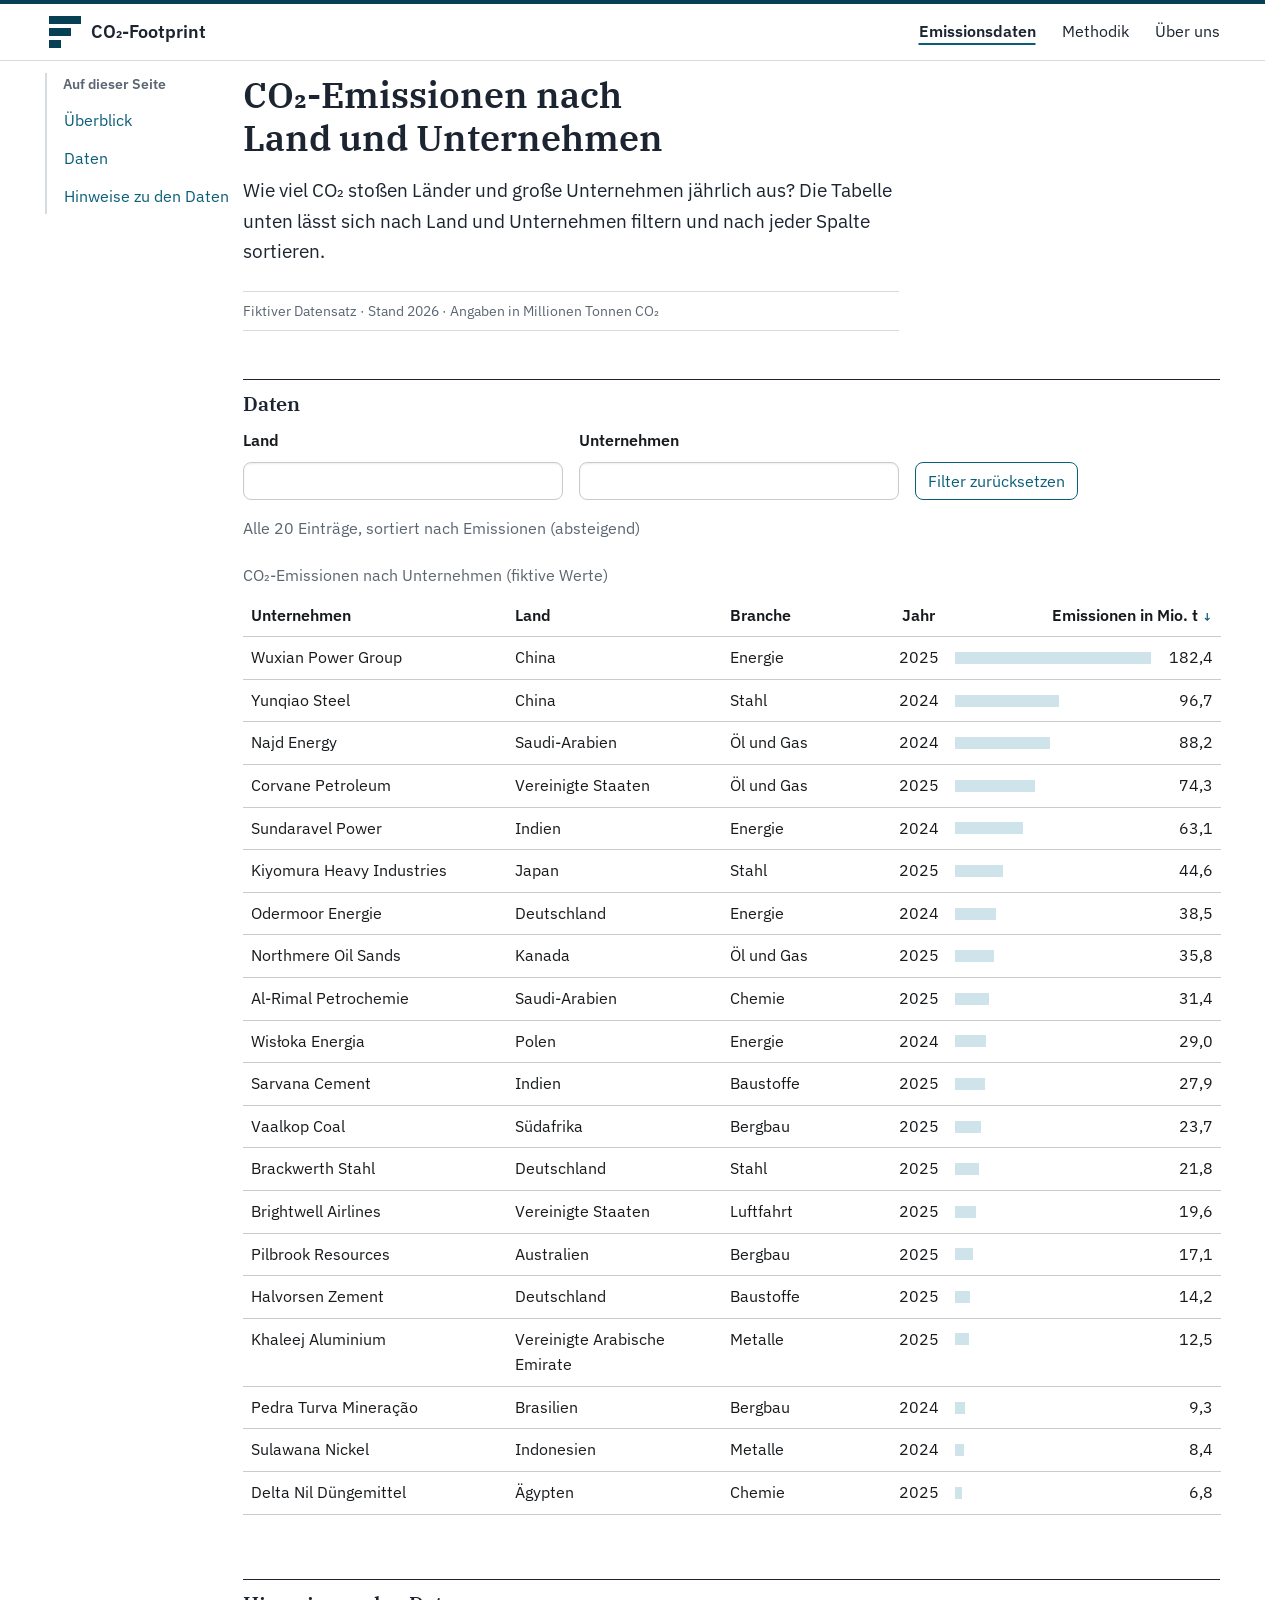
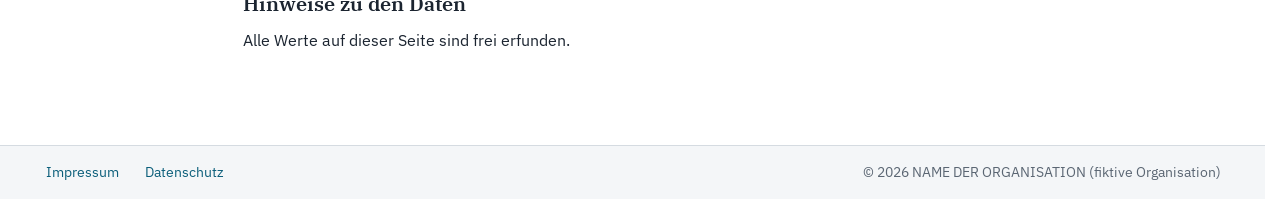
==== index.html @ 6d03d0b2 "Rechtschreibprüfung in den Filterfeldern aus" ====
<!DOCTYPE html>
<html lang="de" dir="ltr">
<head>
  <meta charset="UTF-8">
  <meta name="viewport" content="width=device-width, initial-scale=1">
  <title>CO2-Emissionen nach Land und Unternehmen – CO2-Footprint</title>
  <meta name="description" content="Öffentliche Übersicht fiktiver CO2-Emissionsdaten, filterbar nach Land und Unternehmen.">
  <link rel="stylesheet" href="vendor/bootstrap/bootstrap.min.css">
  <link rel="stylesheet" href="css/style.css">
  <script src="js/app.js" defer></script>
</head>
<body>
  <!-- Sprunglink: Tastaturnutzer springen direkt zum Inhalt -->
  <a class="skip-link" href="#inhalt">Zum Inhalt springen</a>

  <!-- Header: Logo, Titel, globale Navigation -->
  <header class="site-header">
    <div class="container d-flex flex-wrap align-items-center justify-content-between gap-3 py-3">
      <a class="brand d-flex align-items-center gap-2 text-decoration-none" href="index.html">
        <img src="img/logo.svg" alt="" width="40" height="40">
        <span class="brand-name">CO₂-Footprint</span>
      </a>
      <nav aria-label="Hauptnavigation">
        <ul class="nav">
          <li class="nav-item"><a class="nav-link" href="index.html" aria-current="page">Emissionsdaten</a></li>
          <li class="nav-item"><a class="nav-link" href="methodik.html">Methodik</a></li>
          <li class="nav-item"><a class="nav-link" href="ueber-uns.html">Über uns</a></li>
        </ul>
      </nav>
    </div>
  </header>

  <div class="container py-4">
    <div class="row g-4">
      <!-- Lokales Menü: Links innerhalb dieser Seite -->
      <nav class="local-nav md:col-3 xl:col-2" aria-labelledby="local-nav-titel">
        <div class="local-nav-inhalt">
          <p class="local-nav-titel" id="local-nav-titel">Auf dieser Seite</p>
          <ul class="nav flex-column">
            <li class="nav-item"><a class="nav-link" href="#ueberblick">Überblick</a></li>
            <li class="nav-item"><a class="nav-link" href="#daten">Daten</a></li>
            <li class="nav-item"><a class="nav-link" href="#hinweise">Hinweise zu den Daten</a></li>
          </ul>
        </div>
      </nav>

      <!-- Inhaltsbereich -->
      <main id="inhalt" class="md:col-9 xl:col-10">
        <section id="ueberblick" class="intro">
          <h1>CO₂-Emissionen nach Land und Unternehmen</h1>
          <p class="lead-text">Wie viel CO₂ stoßen Länder und große Unternehmen jährlich aus? Die Tabelle unten lässt sich nach Land und Unternehmen filtern und nach jeder Spalte sortieren.</p>
          <p class="meta">Fiktiver Datensatz · Stand 2026 · Angaben in Millionen Tonnen CO₂</p>
        </section>

        <section id="daten">
          <h2>Daten</h2>

          <!-- Ohne JavaScript gibt es keine Tabelle (Daten werden per JS geladen) -->
          <noscript>
            <p class="daten-meldung ist-fehler">
              Für die Tabelle und die Filter wird JavaScript benötigt.
              Bitte JavaScript im Browser aktivieren.
            </p>
          </noscript>

          <!-- Filter: wirken sofort beim Tippen, ein Absenden ist nicht nötig.
               Filter und Tabelle sind zunächst versteckt, js/app.js zeigt sie,
               sobald die Daten geladen sind. -->
          <form id="filter" class="filter" role="search" aria-label="Tabelle filtern" hidden>
            <div class="filter-feld">
              <label for="filter-land" class="form-label">Land</label>
              <input type="search" id="filter-land" class="form-control"
                     list="laender-liste" autocomplete="off" spellcheck="false" maxlength="60">
              <!-- Vorschläge für das Länderfeld, js/app.js erzeugt sie aus den Daten -->
              <datalist id="laender-liste"></datalist>
            </div>
            <div class="filter-feld">
              <label for="filter-unternehmen" class="form-label">Unternehmen</label>
              <input type="search" id="filter-unternehmen" class="form-control"
                     autocomplete="off" spellcheck="false" maxlength="60">
            </div>
            <button type="button" id="filter-zuruecksetzen" class="btn btn-outline">
              Filter zurücksetzen
            </button>
          </form>

          <!-- Statuszeile: Laden, Fehler, Trefferanzahl -->
          <p id="daten-meldung" class="daten-meldung" role="status"></p>
          <div class="table-responsive">
            <table class="table" hidden>
              <caption>CO₂-Emissionen nach Unternehmen (fiktive Werte)</caption>
              <thead>
                <tr>
                  <!-- Jeder Spaltenkopf ist ein Knopf zum Sortieren (Tastatur, Screenreader).
                       data-schluessel nennt das passende Feld in der JSON-Datei. -->
                  <th scope="col">
                    <button type="button" class="sortier-knopf" data-schluessel="unternehmen">
                      Unternehmen<span class="sortier-pfeil" aria-hidden="true"></span>
                    </button>
                  </th>
                  <th scope="col">
                    <button type="button" class="sortier-knopf" data-schluessel="land">
                      Land<span class="sortier-pfeil" aria-hidden="true"></span>
                    </button>
                  </th>
                  <!-- Branche und Jahr erst ab 1024 px Breite -->
                  <th scope="col" class="d-none lg:d-table-cell">
                    <button type="button" class="sortier-knopf" data-schluessel="branche">
                      Branche<span class="sortier-pfeil" aria-hidden="true"></span>
                    </button>
                  </th>
                  <th scope="col" class="text-end d-none lg:d-table-cell">
                    <button type="button" class="sortier-knopf" data-schluessel="jahr">
                      Jahr<span class="sortier-pfeil" aria-hidden="true"></span>
                    </button>
                  </th>
                  <th scope="col" class="text-end">
                    <button type="button" class="sortier-knopf" data-schluessel="emissionen">
                      Emissionen in Mio. t<span class="sortier-pfeil" aria-hidden="true"></span>
                    </button>
                  </th>
                </tr>
              </thead>
              <!-- Die Zeilen fügt js/app.js hier ein -->
              <tbody id="tabelle-inhalt"></tbody>
            </table>
          </div>
        </section>

        <section id="hinweise">
          <h2>Hinweise zu den Daten</h2>
          <p>Alle Werte auf dieser Seite sind frei erfunden.</p>
        </section>
      </main>
    </div>
  </div>

  <!-- Footer: rechtliche Hinweise -->
  <footer class="site-footer">
    <div class="container d-flex flex-wrap justify-content-between gap-3 py-3">
      <nav aria-label="Rechtliches">
        <ul class="nav">
          <li class="nav-item"><a class="nav-link" href="impressum.html">Impressum</a></li>
          <li class="nav-item"><a class="nav-link" href="datenschutz.html">Datenschutz</a></li>
        </ul>
      </nav>
      <p class="mb-0">© 2026 NAME DER ORGANISATION (fiktive Organisation)</p>
    </div>
  </footer>
</body>
</html>
---- css/style.css ----
/* ---------- Schriften: lokal eingebunden (keine Verbindung zu Google) ---------- */
@font-face {
  font-family: "IBM Plex Sans";
  src: url("../fonts/IBMPlexSans-Regular.ttf") format("truetype");
  font-weight: 400;
  font-display: swap;
}
@font-face {
  font-family: "IBM Plex Sans";
  src: url("../fonts/IBMPlexSans-SemiBold.ttf") format("truetype");
  font-weight: 600;
  font-display: swap;
}
@font-face {
  font-family: "IBM Plex Sans Arabic";
  src: url("../fonts/IBMPlexSansArabic-Regular.ttf") format("truetype");
  font-weight: 400;
  font-display: swap;
  /* Nur für arabische Zeichen: Der Browser lädt die Datei erst, wenn
     arabischer Text auf der Seite steht (sonst 230 KB umsonst) */
  unicode-range: U+0600-06FF, U+0750-077F, U+0870-08FF, U+FB50-FDFF, U+FE70-FEFF;
}
@font-face {
  font-family: "IBM Plex Sans Arabic";
  src: url("../fonts/IBMPlexSansArabic-SemiBold.ttf") format("truetype");
  font-weight: 600;
  font-display: swap;
  /* Nur für arabische Zeichen: Der Browser lädt die Datei erst, wenn
     arabischer Text auf der Seite steht (sonst 230 KB umsonst) */
  unicode-range: U+0600-06FF, U+0750-077F, U+0870-08FF, U+FB50-FDFF, U+FE70-FEFF;
}
/* Serifenschrift nur für Überschriften: gibt der Seite Bericht-Charakter */
@font-face {
  font-family: "IBM Plex Serif";
  src: url("../fonts/IBMPlexSerif-SemiBold.ttf") format("truetype");
  font-weight: 600;
  font-display: swap;
}

/* ---------- Gestaltungswerte an einer Stelle ---------- */
:root {
  --farbe-text: #1B2430;
  --farbe-akzent: #0B5E7A;
  --farbe-akzent-dunkel: #074054;
  --farbe-balken: #CFE3EA;
  --farbe-linie: #D5DBE1;
  --farbe-fehler: #B3261E;
  --farbe-meta: #5B6673;    /* gedämpfter Text, z. B. Quellenangaben */
  --farbe-flaeche: #F4F6F8; /* ruhige Hintergrundfläche für den Footer */

  /* Nur helles Farbschema: Bootstrap 6 würde sonst im Dunkelmodus des
     Systems einzelne Bausteine (z. B. die Tabelle) dunkel färben. */
  color-scheme: light;
}

/* ---------- Grundlagen ---------- */
body {
  font-family: "IBM Plex Sans", "IBM Plex Sans Arabic", sans-serif;
  line-height: 1.6;
  color: var(--farbe-text);
  background-color: #FFFFFF;
  /* Footer immer am unteren Rand */
  min-height: 100dvh;
  display: flex;
  flex-direction: column;
}
body > .container { flex: 1; }

a, .nav-link { color: var(--farbe-akzent); }
a:hover, .nav-link:hover { color: var(--farbe-akzent-dunkel); }

/* Sichtbarer Fokus für Tastaturnutzer (WCAG 2.4.7) */
:focus-visible {
  outline: 2px solid var(--farbe-akzent);
  outline-offset: 2px;
}

main p { max-width: 70ch; } /* Zeilenlänge begrenzen (Bühler et al., 2023, S. 61) */

/* ---------- Sprunglink: unsichtbar, bis er per Tab fokussiert wird ---------- */
.skip-link {
  position: absolute;
  inset-inline-start: 1rem;
  top: -100px;
}
.skip-link:focus {
  top: 1rem;
  z-index: 1000;
  padding: 0.5rem 1rem;
  background: #FFFFFF;
}

/* ---------- Header: weiß mit schmaler Kante statt voller Farbfläche ---------- */
.site-header {
  border-block-start: 4px solid var(--farbe-akzent-dunkel);
  border-block-end: 1px solid var(--farbe-linie);
}
.brand-name {
  font-size: 1.125rem;
  font-weight: 600;
  color: var(--farbe-text);
}
.site-header .nav { gap: 1.5rem; }
/* Sehr schmale Bildschirme: weniger Abstand, damit die drei Links in eine Zeile passen */
@media (width < 400px) {
  .site-header .nav { gap: 0.75rem; font-size: 0.9375rem; }
}
.site-header .nav-link {
  padding-inline: 0;
  color: var(--farbe-text);
}
.site-header .nav-link:hover { color: var(--farbe-akzent); }
/* Aktuelle Seite: Unterstrich in Akzentfarbe */
.site-header .nav-link[aria-current="page"] {
  font-weight: 600;
  text-decoration: underline;
  text-decoration-color: var(--farbe-akzent);
  text-decoration-thickness: 2px;
  text-underline-offset: 0.4em;
}

/* ---------- Überschriften ---------- */
h1, h2, h3 { font-weight: 600; }
/* Überschriften in Serifenschrift; Arabisch fällt auf Plex Sans Arabic zurück */
h1, h2 { font-family: "IBM Plex Serif", "IBM Plex Sans Arabic", serif; }
h1 {
  font-size: clamp(1.75rem, 1.3rem + 1.6vw, 2.25rem);
  line-height: 1.2;
  max-width: 24ch;
  text-wrap: balance; /* verteilt den Titel gleichmäßig auf die Zeilen */
}
/* Feine Linie über jedem Abschnitt, wie in einem gedruckten Bericht */
h2 {
  font-size: 1.25rem;
  padding-block-start: 0.75rem;
  border-block-start: 1px solid var(--farbe-text);
  margin-block-end: 0.75rem;
}

/* ---------- Einleitungsbereich ---------- */
main section { margin-block-start: 3rem; }
.intro { margin-block-start: 0; }
.intro h1 { margin-block-end: 1rem; }
.intro .lead-text {
  font-size: 1.1875rem;
}
/* Einleitung und Meta-Zeile gleich breit (ca. 62 Zeichen, vgl. Bühler et al., 2023, S. 61) */
.intro .lead-text,
.intro .meta { max-width: 41rem; }
/* Meta-Zeile zwischen zwei feinen Linien, wie in einem Bericht */
.intro .meta {
  font-size: 0.875rem;
  color: var(--farbe-meta);
  margin-block: 1.5rem 0;
  padding-block: 0.5rem;
  border-block: 1px solid var(--farbe-linie);
}

/* ---------- Lokales Menü ---------- */
.local-nav-titel {
  font-size: 0.875rem;
  font-weight: 600;
  color: var(--farbe-meta);
  margin-block-end: 0.5rem;
}
.local-nav .nav-link {
  padding-inline: 0;
  padding-block: 0.25rem;
  white-space: normal; /* Bootstrap verbietet den Umbruch, lange Linktexte ragten sonst in den Inhalt */
}
.local-nav-inhalt {
  position: sticky; /* bleibt beim Scrollen sichtbar */
  top: 1rem;
  padding-inline-start: 1rem;
  border-inline-start: 2px solid var(--farbe-linie);
}

/* ---------- Datentabelle ---------- */
/* Beschriftung über der Tabelle, wie in einem Datenbericht üblich */
.table caption {
  caption-side: top;
}

/* Feste Spaltenbreiten: Beim Filtern springen die Spalten sonst je nach Inhalt,
   und die Balken wären zwischen den Ansichten nicht mehr vergleichbar.
   Die Breiten gelten über die Kopfzellen (table-layout: fixed). */
#daten .table {
  table-layout: fixed;
}
#daten th:nth-child(1) { inline-size: 38%; } /* Unternehmen */
#daten th:nth-child(2) { inline-size: 30%; } /* Land */
#daten th:nth-child(5) { inline-size: 32%; } /* Emissionen */
@media (width >= 1024px) {
  #daten th:nth-child(1) { inline-size: 27%; }
  #daten th:nth-child(2) { inline-size: 22%; }
  #daten th:nth-child(3) { inline-size: 15%; } /* Branche */
  #daten th:nth-child(4) { inline-size: 8%; }  /* Jahr */
  #daten th:nth-child(5) { inline-size: 28%; }
}

/* Sortierknöpfe im Spaltenkopf: sehen aus wie normaler Kopfzellentext,
   der Fokusrahmen (:focus-visible) bleibt erhalten */
.sortier-knopf {
  display: inline-flex;
  align-items: baseline;
  gap: 0.25rem;
  padding: 0;
  border: 0;
  background: none;
  font: inherit;
  color: inherit;
  text-align: inherit;
  cursor: pointer;
}
.sortier-knopf:hover {
  color: var(--farbe-akzent);
  text-decoration: underline;
}
.sortier-pfeil {
  color: var(--farbe-akzent);
  font-size: 0.75em;
}

/* Emissionsspalte: Balken (Länge proportional zum Wert) und Zahl nebeneinander.
   Logische Eigenschaften, damit der Balken in der RTL-Ansicht mitdreht. */
.emission {
  display: flex;
  align-items: center;
  gap: 0.75rem;
  min-inline-size: 10rem;
}
.emission-spur {
  flex: 1;
}
/* Auf schmalen Bildschirmen weniger Mindestbreite, damit die Spalte ins Bild passt */
@media (width < 1024px) {
  .emission {
    min-inline-size: 6rem;
  }
}
.emission-balken {
  display: block;
  block-size: 0.75rem;
  background-color: var(--farbe-balken);
}
.emission-zahl {
  min-inline-size: 5ch;
  text-align: end;
  font-variant-numeric: tabular-nums;
}

/* Lange Wörter (z. B. zusammengesetzte Firmennamen) innerhalb der Zelle umbrechen,
   statt in die Nachbarspalte zu schreiben. Nur Wörter, die nicht in die Zelle passen,
   werden umbrochen (ohne Trennstrich). Automatische Silbentrennung (hyphens: auto)
   trennte auf dem Smartphone auch normale Wörter ("Petro-leum") und ist daher aus. */
#daten td {
  overflow-wrap: break-word;
}

/* Kleine Smartphones (unter 576 px, z. B. 320 px): etwas kleinere Tabellenschrift,
   ausgeglichene Spalten, Balken unter der Zahl statt daneben. So bekommt der Balken
   die ganze Spaltenbreite und nichts wird abgeschnitten. */
@media (width < 576px) {
  #daten .table {
    font-size: 0.875rem;
    --bs-table-cell-padding-x: 0.25rem; /* weniger Innenabstand, damit z. B. "Deutschland" in die Zelle passt */
  }
  #daten th:nth-child(1) { inline-size: 34%; }
  #daten th:nth-child(2) { inline-size: 33%; }
  #daten th:nth-child(5) { inline-size: 33%; }
  .emission {
    flex-direction: column-reverse; /* Zahl oben, Balken darunter */
    align-items: stretch;
    gap: 0.25rem;
    min-inline-size: 0;
  }
  .emission-balken { block-size: 0.5rem; }
}

/* Filter: Felder nebeneinander, auf schmalen Bildschirmen untereinander */
.filter {
  display: flex;
  flex-wrap: wrap;
  align-items: end;
  gap: 1rem;
  margin-block-end: 1rem;
}
.filter-feld {
  flex: 1 1 14rem;
  max-inline-size: 20rem;
}
.filter .form-label {
  font-weight: 600;
}
/* Knopf in den Farben der Seite statt in Bootstrap-Blau */
.filter .btn {
  --bs-btn-color: var(--farbe-akzent);
  --bs-btn-border-color: var(--farbe-akzent);
}

/* Statuszeile: gedämpft, im Fehlerfall rot und fett */
.daten-meldung {
  color: var(--farbe-meta);
}
.daten-meldung.ist-fehler {
  color: var(--farbe-fehler);
  font-weight: 600;
}

/* ---------- Footer: graue Fläche, gedämpfter Text ---------- */
.site-footer {
  margin-block-start: 4rem;
  font-size: 0.875rem;
  color: var(--farbe-meta);
  background-color: var(--farbe-flaeche);
  border-block-start: 1px solid var(--farbe-linie);
}
.site-footer > .container { align-items: center; }
.site-footer .nav { gap: 1.5rem; }
.site-footer .nav-link { padding-inline: 0; }
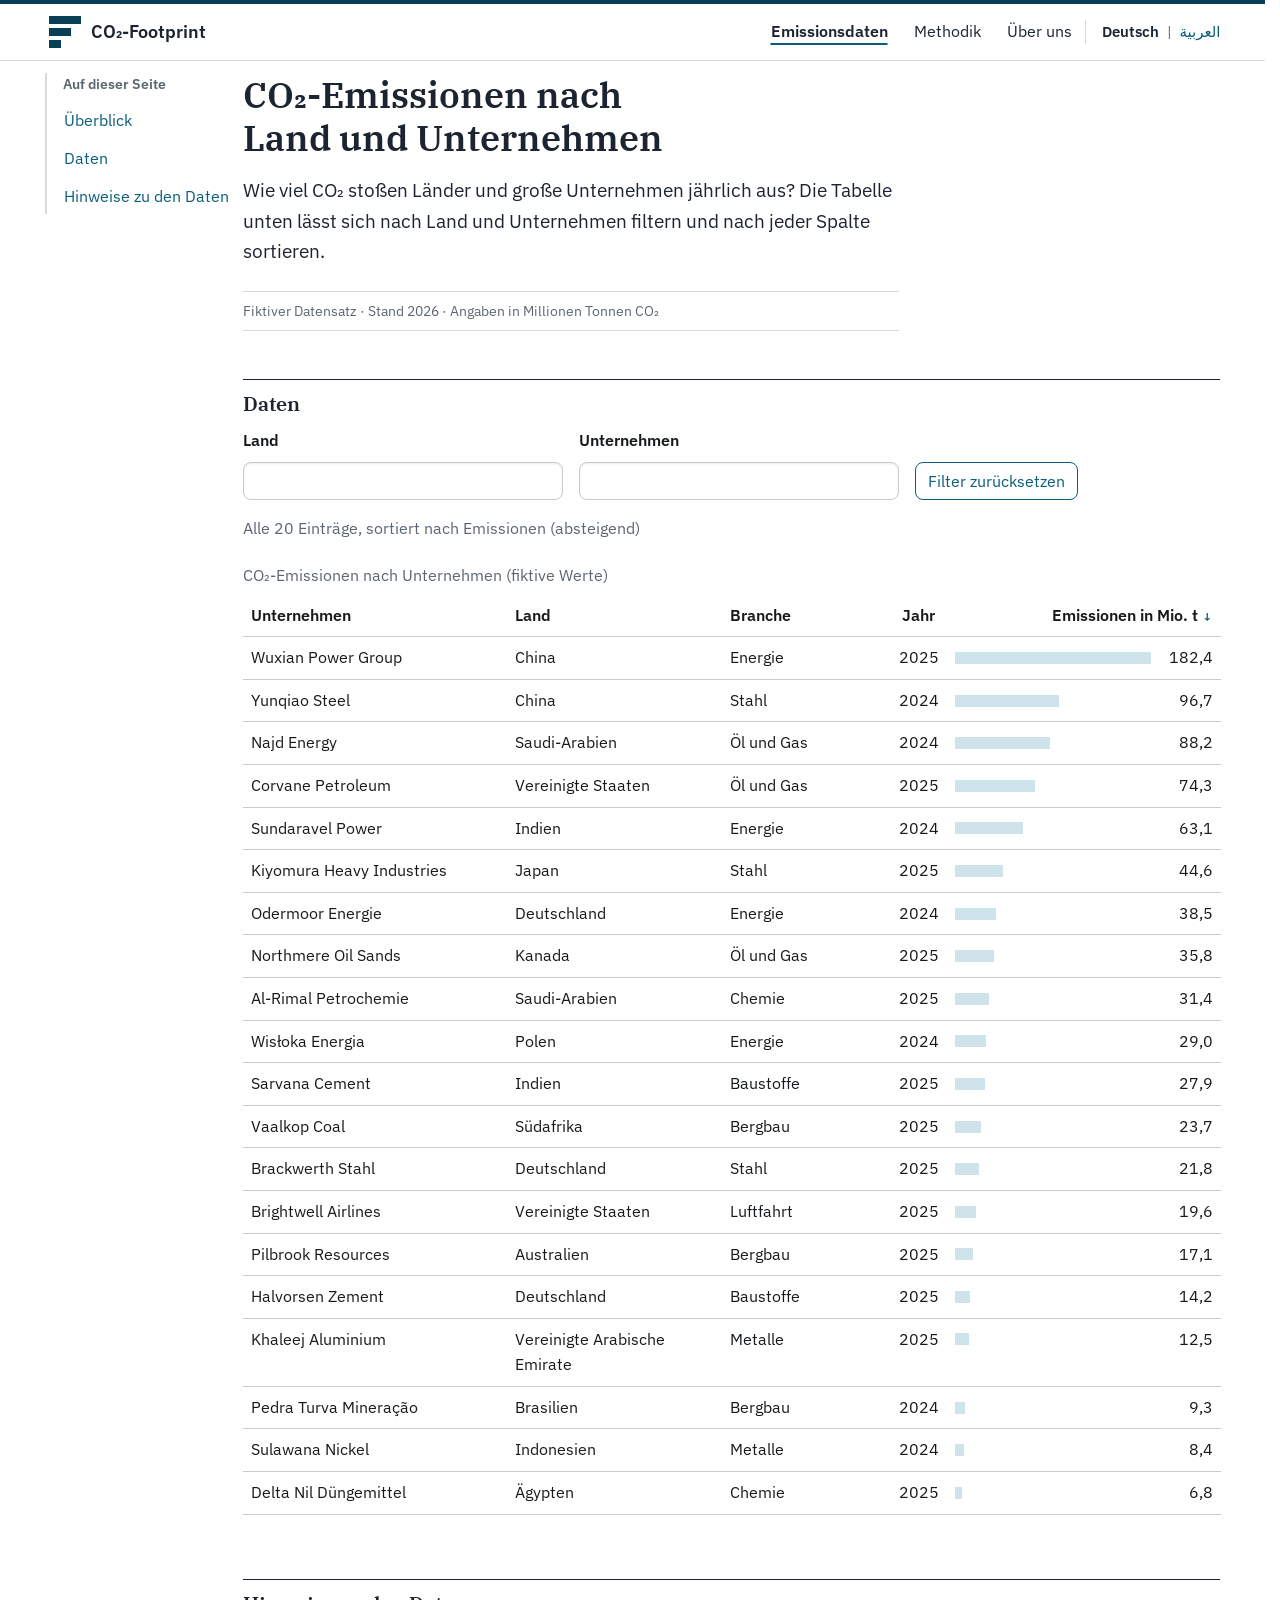
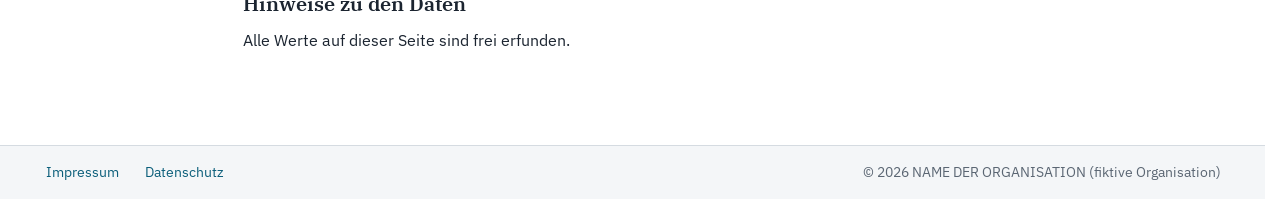
==== commit ad1ad700: "Arabische Ansicht mit Sprachumschalter ergänzt" ====
--- a/index.html
+++ b/index.html
@@ -3,15 +3,17 @@
 <head>
   <meta charset="UTF-8">
   <meta name="viewport" content="width=device-width, initial-scale=1">
-  <title>CO2-Emissionen nach Land und Unternehmen – CO2-Footprint</title>
+  <title>CO₂-Emissionen nach Land und Unternehmen – CO₂-Footprint</title>
   <meta name="description" content="Öffentliche Übersicht fiktiver CO2-Emissionsdaten, filterbar nach Land und Unternehmen.">
   <link rel="stylesheet" href="vendor/bootstrap/bootstrap.min.css">
   <link rel="stylesheet" href="css/style.css">
+  <!-- Reihenfolge wichtig: erst die Texte, dann das Programm (defer hält sie ein) -->
+  <script src="js/texte.js" defer></script>
   <script src="js/app.js" defer></script>
 </head>
 <body>
   <!-- Sprunglink: Tastaturnutzer springen direkt zum Inhalt -->
-  <a class="skip-link" href="#inhalt">Zum Inhalt springen</a>
+  <a class="skip-link" href="#inhalt" data-text="sprunglink">Zum Inhalt springen</a>
 
   <!-- Header: Logo, Titel, globale Navigation -->
   <header class="site-header">
@@ -20,13 +22,22 @@
         <img src="img/logo.svg" alt="" width="40" height="40">
         <span class="brand-name">CO₂-Footprint</span>
       </a>
-      <nav aria-label="Hauptnavigation">
-        <ul class="nav">
-          <li class="nav-item"><a class="nav-link" href="index.html" aria-current="page">Emissionsdaten</a></li>
-          <li class="nav-item"><a class="nav-link" href="methodik.html">Methodik</a></li>
-          <li class="nav-item"><a class="nav-link" href="ueber-uns.html">Über uns</a></li>
-        </ul>
-      </nav>
+      <div class="d-flex flex-wrap align-items-center gap-4">
+        <nav aria-label="Hauptnavigation" data-text-label="label_hauptnavigation">
+          <ul class="nav">
+            <li class="nav-item"><a class="nav-link" href="index.html" aria-current="page" data-text="nav_emissionsdaten">Emissionsdaten</a></li>
+            <li class="nav-item"><a class="nav-link" href="methodik.html" data-text="nav_methodik">Methodik</a></li>
+            <li class="nav-item"><a class="nav-link" href="ueber-uns.html" data-text="nav_ueber_uns">Über uns</a></li>
+          </ul>
+        </nav>
+        <!-- Sprachumschalter: Sprachnamen stehen immer in der eigenen Sprache.
+             Wird von js/app.js eingeblendet (ohne JavaScript nutzlos). -->
+        <div class="sprachwahl" role="group" aria-label="Sprache" data-text-label="label_sprache" hidden>
+          <button type="button" class="sprachwahl-knopf" data-sprache="de" lang="de" aria-pressed="true">Deutsch</button>
+          <span aria-hidden="true">|</span>
+          <button type="button" class="sprachwahl-knopf" data-sprache="ar" lang="ar" dir="rtl" aria-pressed="false">العربية</button>
+        </div>
+      </div>
     </div>
   </header>
 
@@ -35,11 +46,11 @@
       <!-- Lokales Menü: Links innerhalb dieser Seite -->
       <nav class="local-nav md:col-3 xl:col-2" aria-labelledby="local-nav-titel">
         <div class="local-nav-inhalt">
-          <p class="local-nav-titel" id="local-nav-titel">Auf dieser Seite</p>
+          <p class="local-nav-titel" id="local-nav-titel" data-text="lokal_titel">Auf dieser Seite</p>
           <ul class="nav flex-column">
-            <li class="nav-item"><a class="nav-link" href="#ueberblick">Überblick</a></li>
-            <li class="nav-item"><a class="nav-link" href="#daten">Daten</a></li>
-            <li class="nav-item"><a class="nav-link" href="#hinweise">Hinweise zu den Daten</a></li>
+            <li class="nav-item"><a class="nav-link" href="#ueberblick" data-text="lokal_ueberblick">Überblick</a></li>
+            <li class="nav-item"><a class="nav-link" href="#daten" data-text="daten">Daten</a></li>
+            <li class="nav-item"><a class="nav-link" href="#hinweise" data-text="hinweise">Hinweise zu den Daten</a></li>
           </ul>
         </div>
       </nav>
@@ -47,13 +58,13 @@
       <!-- Inhaltsbereich -->
       <main id="inhalt" class="md:col-9 xl:col-10">
         <section id="ueberblick" class="intro">
-          <h1>CO₂-Emissionen nach Land und Unternehmen</h1>
-          <p class="lead-text">Wie viel CO₂ stoßen Länder und große Unternehmen jährlich aus? Die Tabelle unten lässt sich nach Land und Unternehmen filtern und nach jeder Spalte sortieren.</p>
-          <p class="meta">Fiktiver Datensatz · Stand 2026 · Angaben in Millionen Tonnen CO₂</p>
+          <h1 data-text="titel">CO₂-Emissionen nach Land und Unternehmen</h1>
+          <p class="lead-text" data-text="einleitung">Wie viel CO₂ stoßen Länder und große Unternehmen jährlich aus? Die Tabelle unten lässt sich nach Land und Unternehmen filtern und nach jeder Spalte sortieren.</p>
+          <p class="meta" data-text="meta">Fiktiver Datensatz · Stand 2026 · Angaben in Millionen Tonnen CO₂</p>
         </section>
 
         <section id="daten">
-          <h2>Daten</h2>
+          <h2 data-text="daten">Daten</h2>
 
           <!-- Ohne JavaScript gibt es keine Tabelle (Daten werden per JS geladen) -->
           <noscript>
@@ -66,20 +77,20 @@
           <!-- Filter: wirken sofort beim Tippen, ein Absenden ist nicht nötig.
                Filter und Tabelle sind zunächst versteckt, js/app.js zeigt sie,
                sobald die Daten geladen sind. -->
-          <form id="filter" class="filter" role="search" aria-label="Tabelle filtern" hidden>
+          <form id="filter" class="filter" role="search" aria-label="Tabelle filtern" data-text-label="label_filter" hidden>
             <div class="filter-feld">
-              <label for="filter-land" class="form-label">Land</label>
+              <label for="filter-land" class="form-label" data-text="land">Land</label>
               <input type="search" id="filter-land" class="form-control"
                      list="laender-liste" autocomplete="off" spellcheck="false" maxlength="60">
               <!-- Vorschläge für das Länderfeld, js/app.js erzeugt sie aus den Daten -->
               <datalist id="laender-liste"></datalist>
             </div>
             <div class="filter-feld">
-              <label for="filter-unternehmen" class="form-label">Unternehmen</label>
+              <label for="filter-unternehmen" class="form-label" data-text="unternehmen">Unternehmen</label>
               <input type="search" id="filter-unternehmen" class="form-control"
                      autocomplete="off" spellcheck="false" maxlength="60">
             </div>
-            <button type="button" id="filter-zuruecksetzen" class="btn btn-outline">
+            <button type="button" id="filter-zuruecksetzen" class="btn btn-outline" data-text="filter_zuruecksetzen">
               Filter zurücksetzen
             </button>
           </form>
@@ -88,35 +99,35 @@
           <p id="daten-meldung" class="daten-meldung" role="status"></p>
           <div class="table-responsive">
             <table class="table" hidden>
-              <caption>CO₂-Emissionen nach Unternehmen (fiktive Werte)</caption>
+              <caption data-text="tabellenbeschriftung">CO₂-Emissionen nach Unternehmen (fiktive Werte)</caption>
               <thead>
                 <tr>
                   <!-- Jeder Spaltenkopf ist ein Knopf zum Sortieren (Tastatur, Screenreader).
                        data-schluessel nennt das passende Feld in der JSON-Datei. -->
                   <th scope="col">
                     <button type="button" class="sortier-knopf" data-schluessel="unternehmen">
-                      Unternehmen<span class="sortier-pfeil" aria-hidden="true"></span>
+                      <span data-text="unternehmen">Unternehmen</span><span class="sortier-pfeil" aria-hidden="true"></span>
                     </button>
                   </th>
                   <th scope="col">
                     <button type="button" class="sortier-knopf" data-schluessel="land">
-                      Land<span class="sortier-pfeil" aria-hidden="true"></span>
+                      <span data-text="land">Land</span><span class="sortier-pfeil" aria-hidden="true"></span>
                     </button>
                   </th>
                   <!-- Branche und Jahr erst ab 1024 px Breite -->
                   <th scope="col" class="d-none lg:d-table-cell">
                     <button type="button" class="sortier-knopf" data-schluessel="branche">
-                      Branche<span class="sortier-pfeil" aria-hidden="true"></span>
+                      <span data-text="branche">Branche</span><span class="sortier-pfeil" aria-hidden="true"></span>
                     </button>
                   </th>
                   <th scope="col" class="text-end d-none lg:d-table-cell">
                     <button type="button" class="sortier-knopf" data-schluessel="jahr">
-                      Jahr<span class="sortier-pfeil" aria-hidden="true"></span>
+                      <span data-text="jahr">Jahr</span><span class="sortier-pfeil" aria-hidden="true"></span>
                     </button>
                   </th>
                   <th scope="col" class="text-end">
                     <button type="button" class="sortier-knopf" data-schluessel="emissionen">
-                      Emissionen in Mio. t<span class="sortier-pfeil" aria-hidden="true"></span>
+                      <span data-text="emissionen_einheit">Emissionen in Mio. t</span><span class="sortier-pfeil" aria-hidden="true"></span>
                     </button>
                   </th>
                 </tr>
@@ -128,8 +139,8 @@
         </section>
 
         <section id="hinweise">
-          <h2>Hinweise zu den Daten</h2>
-          <p>Alle Werte auf dieser Seite sind frei erfunden.</p>
+          <h2 data-text="hinweise">Hinweise zu den Daten</h2>
+          <p data-text="hinweis_fiktiv">Alle Werte auf dieser Seite sind frei erfunden.</p>
         </section>
       </main>
     </div>
@@ -138,13 +149,13 @@
   <!-- Footer: rechtliche Hinweise -->
   <footer class="site-footer">
     <div class="container d-flex flex-wrap justify-content-between gap-3 py-3">
-      <nav aria-label="Rechtliches">
+      <nav aria-label="Rechtliches" data-text-label="label_rechtliches">
         <ul class="nav">
-          <li class="nav-item"><a class="nav-link" href="impressum.html">Impressum</a></li>
-          <li class="nav-item"><a class="nav-link" href="datenschutz.html">Datenschutz</a></li>
+          <li class="nav-item"><a class="nav-link" href="impressum.html" data-text="impressum">Impressum</a></li>
+          <li class="nav-item"><a class="nav-link" href="datenschutz.html" data-text="datenschutz">Datenschutz</a></li>
         </ul>
       </nav>
-      <p class="mb-0">© 2026 NAME DER ORGANISATION (fiktive Organisation)</p>
+      <p class="mb-0">© 2026 NAME DER ORGANISATION (<span data-text="organisation_fiktiv">fiktive Organisation</span>)</p>
     </div>
   </footer>
 </body>
--- a/css/style.css
+++ b/css/style.css
@@ -117,6 +117,38 @@
   text-decoration-color: var(--farbe-akzent);
   text-decoration-thickness: 2px;
   text-underline-offset: 0.4em;
+}
+
+/* Sprachumschalter: wirkt wie die Navigation, gewählte Sprache fett,
+   die andere als Link in Akzentfarbe */
+.sprachwahl {
+  display: flex;
+  align-items: center;
+  gap: 0.5rem;
+  /* feine Linie trennt den Umschalter von der Navigation */
+  padding-inline-start: 1rem;
+  border-inline-start: 1px solid var(--farbe-linie);
+  font-size: 0.9375rem;
+  color: var(--farbe-meta);
+}
+.sprachwahl-knopf {
+  padding: 0;
+  border: 0;
+  background: none;
+  font: inherit;
+  color: var(--farbe-akzent);
+  cursor: pointer;
+}
+.sprachwahl-knopf:hover { text-decoration: underline; }
+/* Das Wort "العربية" in der Systemschrift: sonst lädt die deutsche Ansicht
+   für dieses eine Wort die arabische Webschrift (ca. 225 KB) nach */
+.sprachwahl-knopf[lang="ar"] {
+  font-family: system-ui, sans-serif;
+}
+.sprachwahl-knopf[aria-pressed="true"] {
+  color: var(--farbe-text);
+  font-weight: 600;
+  cursor: default;
 }
 
 /* ---------- Überschriften ---------- */
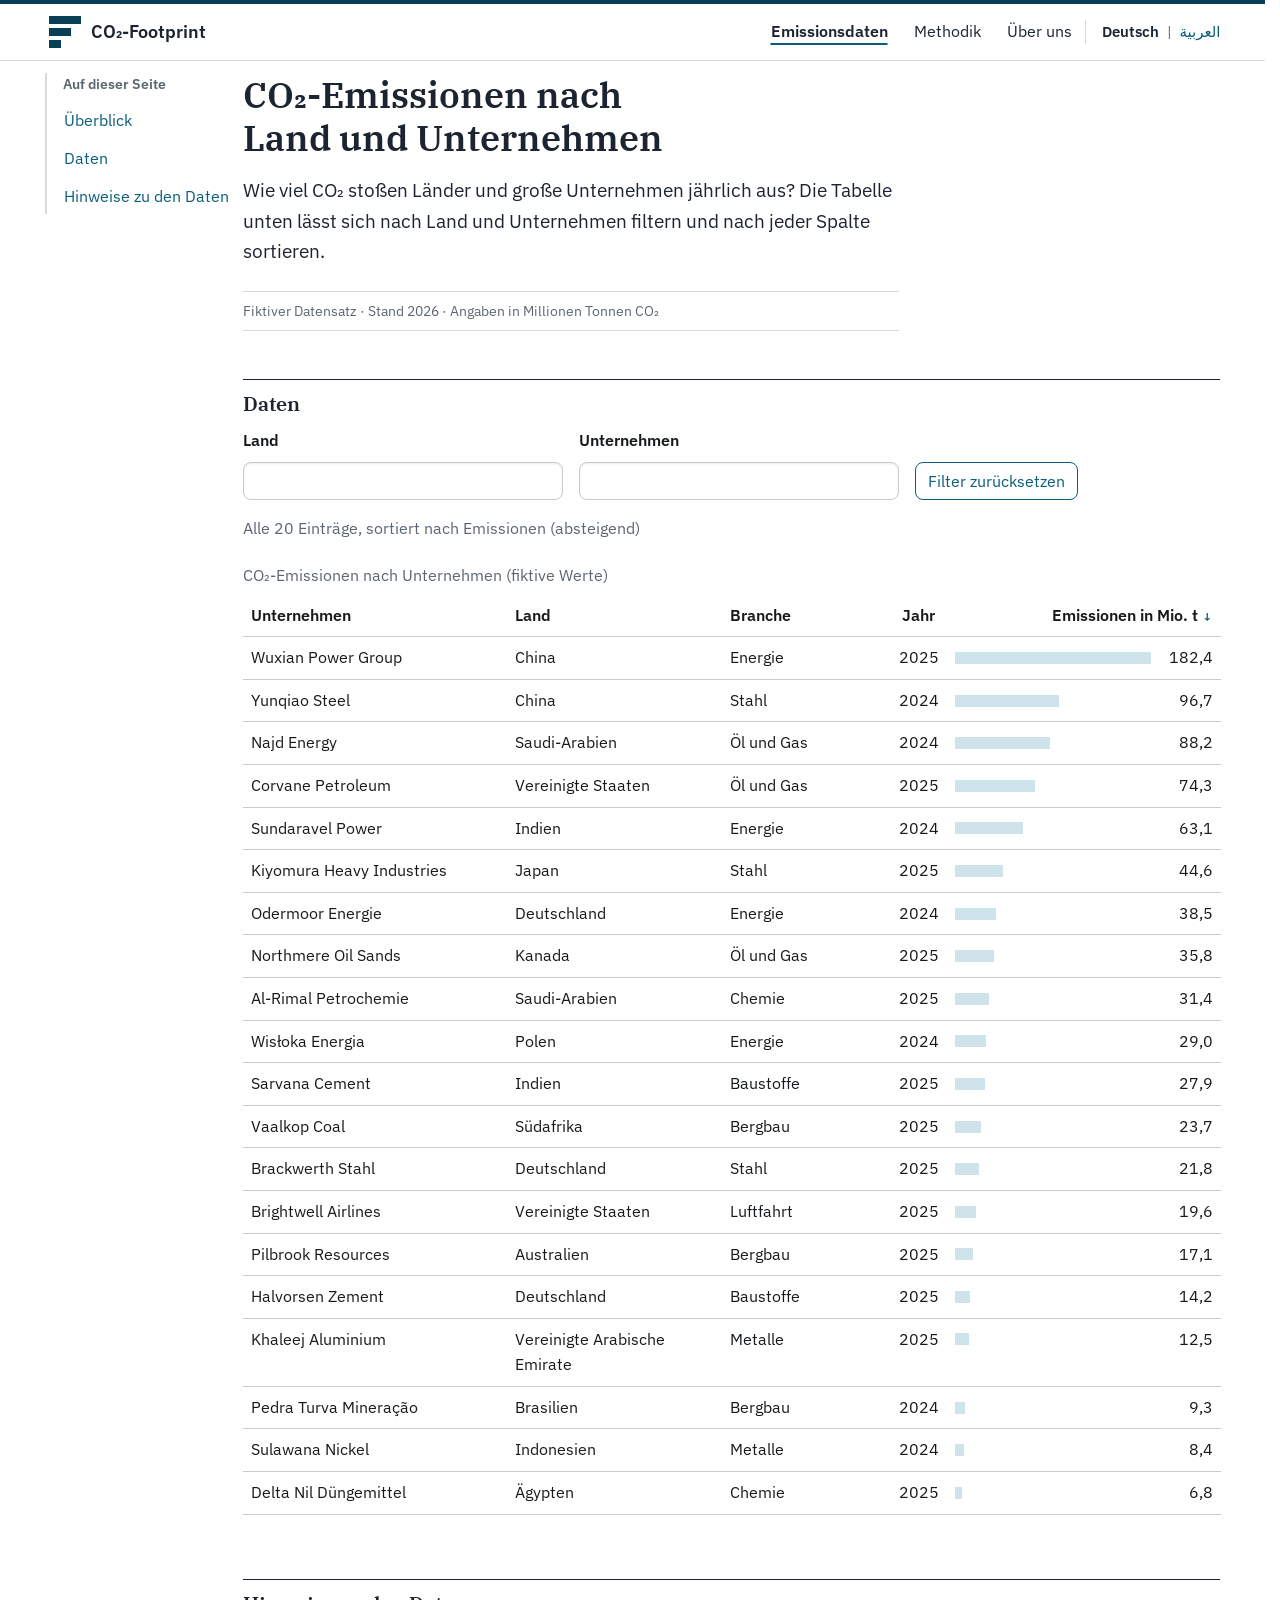
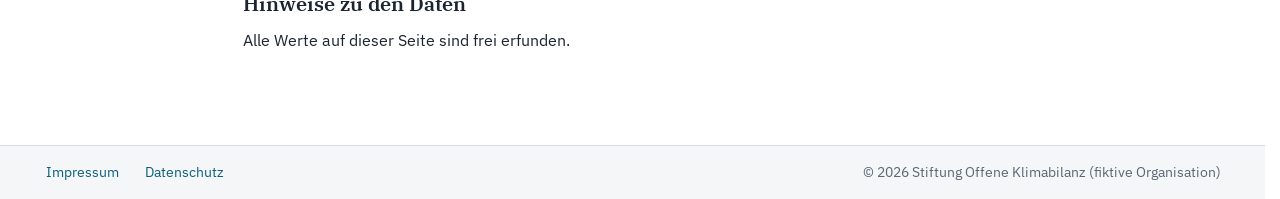
==== commit c584160c: "Organisationsname im Footer ergänzt" ====
--- a/index.html
+++ b/index.html
@@ -155,7 +155,7 @@
           <li class="nav-item"><a class="nav-link" href="datenschutz.html" data-text="datenschutz">Datenschutz</a></li>
         </ul>
       </nav>
-      <p class="mb-0">© 2026 NAME DER ORGANISATION (<span data-text="organisation_fiktiv">fiktive Organisation</span>)</p>
+      <p class="mb-0">© 2026 <span lang="de">Stiftung Offene Klimabilanz</span> (<span data-text="organisation_fiktiv">fiktive Organisation</span>)</p>
     </div>
   </footer>
 </body>
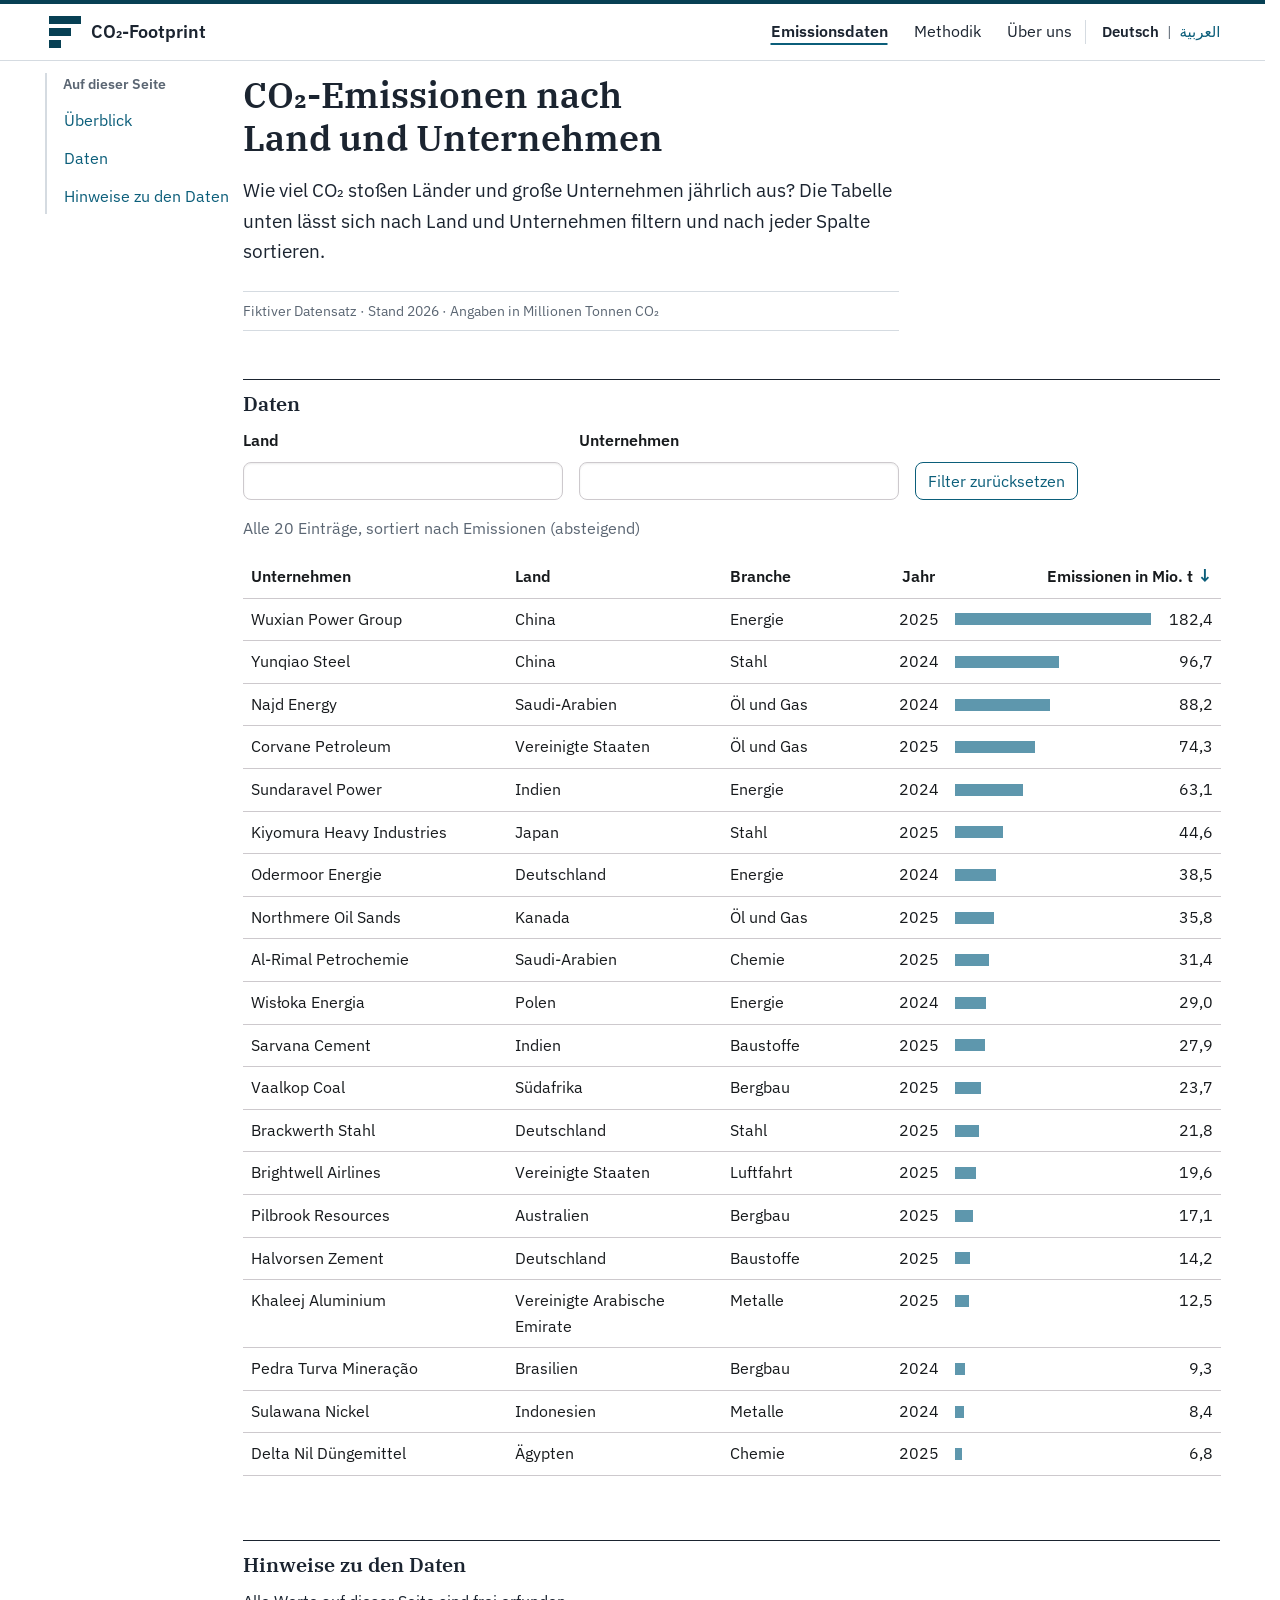
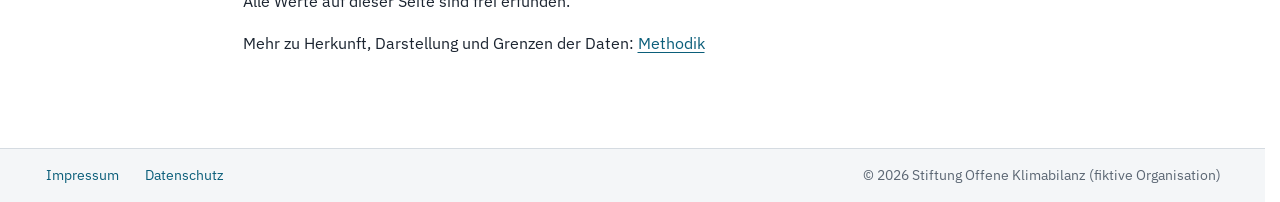
==== commit 1c7a0570: "Balken, Sortierpfeil und Hinweise überarbeitet" ====
--- a/index.html
+++ b/index.html
@@ -7,11 +7,12 @@
   <meta name="description" content="Öffentliche Übersicht fiktiver CO2-Emissionsdaten, filterbar nach Land und Unternehmen.">
   <link rel="stylesheet" href="vendor/bootstrap/bootstrap.min.css">
   <link rel="stylesheet" href="css/style.css">
-  <!-- Reihenfolge wichtig: erst die Texte, dann das Programm (defer hält sie ein) -->
+  <!-- Reihenfolge wichtig: Texte, Sprachumschaltung, dann die Tabelle (defer hält sie ein) -->
   <script src="js/texte.js" defer></script>
+  <script src="js/sprache.js" defer></script>
   <script src="js/app.js" defer></script>
 </head>
-<body>
+<body data-titel="titel">
   <!-- Sprunglink: Tastaturnutzer springen direkt zum Inhalt -->
   <a class="skip-link" href="#inhalt" data-text="sprunglink">Zum Inhalt springen</a>
 
@@ -99,7 +100,8 @@
           <p id="daten-meldung" class="daten-meldung" role="status"></p>
           <div class="table-responsive">
             <table class="table" hidden>
-              <caption data-text="tabellenbeschriftung">CO₂-Emissionen nach Unternehmen (fiktive Werte)</caption>
+              <!-- Beschriftung nur für Screenreader: sichtbar sagen h2, Meta-Zeile und Statuszeile dasselbe -->
+              <caption class="visually-hidden" data-text="tabellenbeschriftung">CO₂-Emissionen nach Unternehmen (fiktive Werte)</caption>
               <thead>
                 <tr>
                   <!-- Jeder Spaltenkopf ist ein Knopf zum Sortieren (Tastatur, Screenreader).
@@ -141,6 +143,8 @@
         <section id="hinweise">
           <h2 data-text="hinweise">Hinweise zu den Daten</h2>
           <p data-text="hinweis_fiktiv">Alle Werte auf dieser Seite sind frei erfunden.</p>
+          <!-- Satz endet mit Doppelpunkt, der Link folgt: funktioniert in beiden Sprachen ohne Umstellen -->
+          <p><span data-text="hinweis_methodik">Mehr zu Herkunft, Darstellung und Grenzen der Daten:</span> <a href="methodik.html" data-text="nav_methodik">Methodik</a></p>
         </section>
       </main>
     </div>
--- a/css/style.css
+++ b/css/style.css
@@ -42,7 +42,7 @@
   --farbe-text: #1B2430;
   --farbe-akzent: #0B5E7A;
   --farbe-akzent-dunkel: #074054;
-  --farbe-balken: #CFE3EA;
+  --farbe-balken: #5E97AD; /* Kontrast 3,23 : 1 zu Weiß, WCAG 1.4.11 (Grafiken ≥ 3 : 1) */
   --farbe-linie: #D5DBE1;
   --farbe-fehler: #B3261E;
   --farbe-meta: #5B6673;    /* gedämpfter Text, z. B. Quellenangaben */
@@ -250,7 +250,9 @@
 }
 .sortier-pfeil {
   color: var(--farbe-akzent);
-  font-size: 0.75em;
+  font-size: 1.125em; /* gut sichtbar: zeigt, wonach sortiert ist */
+  font-weight: 600;
+  line-height: 1;
 }
 
 /* Emissionsspalte: Balken (Länge proportional zum Wert) und Zahl nebeneinander.
@@ -350,3 +352,16 @@
 .site-footer > .container { align-items: center; }
 .site-footer .nav { gap: 1.5rem; }
 .site-footer .nav-link { padding-inline: 0; }
+/* Aktuelle Seite im Footer (Impressum, Datenschutz) */
+.site-footer .nav-link[aria-current="page"] {
+  font-weight: 600;
+  color: var(--farbe-text);
+}
+
+/* Hinweis auf Unterseiten in der arabischen Ansicht: Inhalt nur auf Deutsch */
+.nur-deutsch-hinweis {
+  padding: 0.5rem 0.75rem;
+  border-inline-start: 4px solid var(--farbe-akzent);
+  background-color: var(--farbe-flaeche);
+  color: var(--farbe-text);
+}
